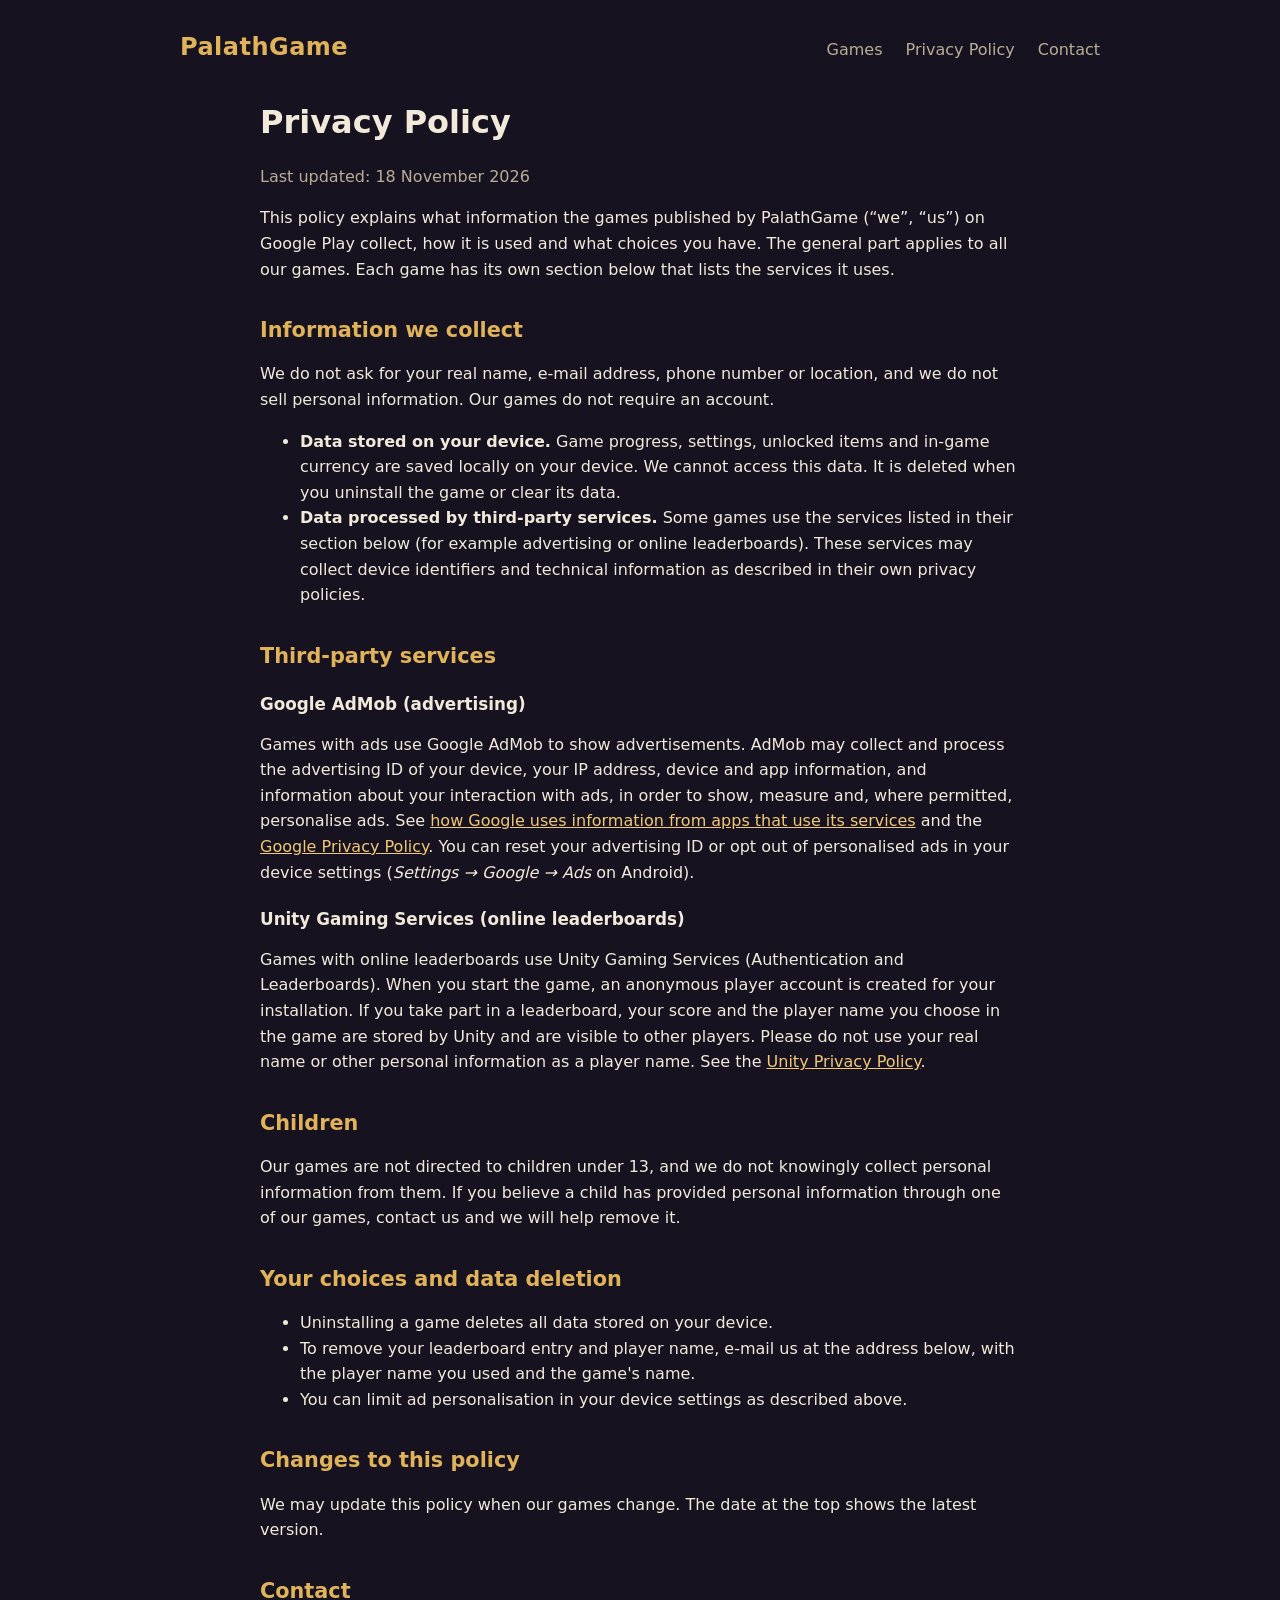
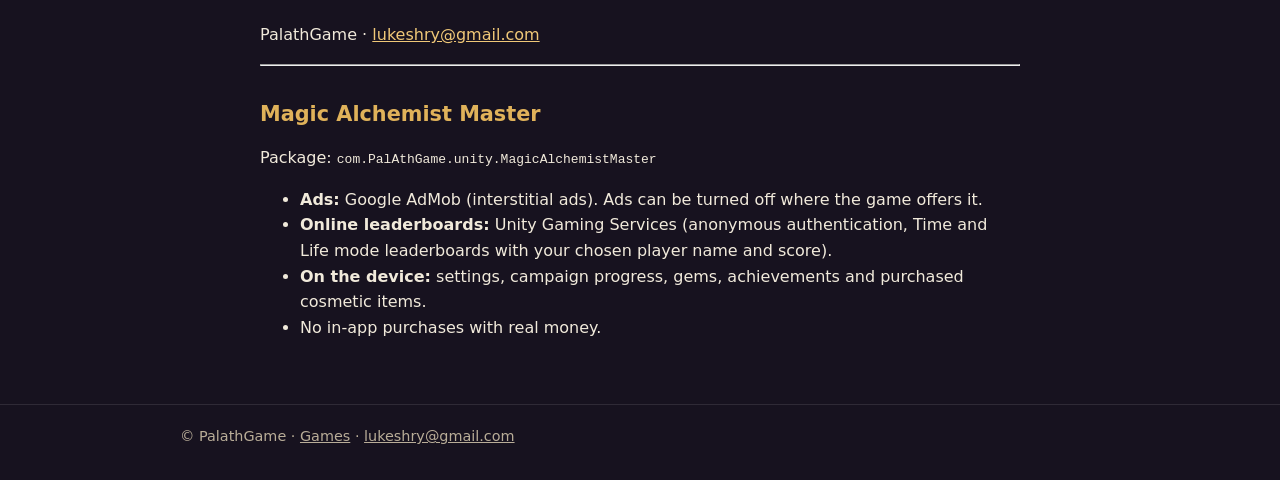
==== privacy/index.html @ fa840aa8 "Add developer site with app-ads.txt and privacy policy Co-Authored-By: Claude Opus 5.5 <noreply@anth" ====
<!DOCTYPE html>
<html lang="en">
<head>
  <meta charset="utf-8">
  <meta name="viewport" content="width=device-width, initial-scale=1">
  <title>Privacy Policy – PalathGame</title>
  <link rel="icon" href="../images/favicon.png">
  <link rel="stylesheet" href="../style.css">
</head>
<body>
  <header class="site">
    <div class="wrap">
      <a class="brand" href="../">PalathGame</a>
      <nav>
        <a href="../">Games</a>
        <a href="./">Privacy Policy</a>
        <a href="mailto:lukeshry@gmail.com">Contact</a>
      </nav>
    </div>
  </header>

  <main class="wrap doc">
    <h1>Privacy Policy</h1>
    <p class="updated">Last updated: 18 November 2026</p>

    <p>This policy explains what information the games published by PalathGame
      (“we”, “us”) on Google Play collect, how it is used and what choices you have.
      The general part applies to all our games. Each game has its own section below
      that lists the services it uses.</p>

    <h2>Information we collect</h2>
    <p>We do not ask for your real name, e-mail address, phone number or location, and we
      do not sell personal information. Our games do not require an account.</p>
    <ul>
      <li><strong>Data stored on your device.</strong> Game progress, settings, unlocked
        items and in-game currency are saved locally on your device. We cannot access this
        data. It is deleted when you uninstall the game or clear its data.</li>
      <li><strong>Data processed by third-party services.</strong> Some games use the
        services listed in their section below (for example advertising or online
        leaderboards). These services may collect device identifiers and technical
        information as described in their own privacy policies.</li>
    </ul>

    <h2>Third-party services</h2>
    <h3>Google AdMob (advertising)</h3>
    <p>Games with ads use Google AdMob to show advertisements. AdMob may collect and
      process the advertising ID of your device, your IP address, device and app
      information, and information about your interaction with ads, in order to show,
      measure and, where permitted, personalise ads.
      See <a href="https://policies.google.com/technologies/ads">how Google uses information
      from apps that use its services</a> and the
      <a href="https://policies.google.com/privacy">Google Privacy Policy</a>.
      You can reset your advertising ID or opt out of personalised ads in your device
      settings (<em>Settings → Google → Ads</em> on Android).</p>

    <h3>Unity Gaming Services (online leaderboards)</h3>
    <p>Games with online leaderboards use Unity Gaming Services (Authentication and
      Leaderboards). When you start the game, an anonymous player account is created
      for your installation. If you take part in a leaderboard, your score and the player
      name you choose in the game are stored by Unity and are visible to other players.
      Please do not use your real name or other personal information as a player name.
      See the <a href="https://unity.com/legal/privacy-policy">Unity Privacy Policy</a>.</p>

    <h2>Children</h2>
    <p>Our games are not directed to children under 13, and we do not knowingly collect
      personal information from them. If you believe a child has provided personal
      information through one of our games, contact us and we will help remove it.</p>

    <h2>Your choices and data deletion</h2>
    <ul>
      <li>Uninstalling a game deletes all data stored on your device.</li>
      <li>To remove your leaderboard entry and player name, e-mail us at the address
        below, with the player name you used and the game's name.</li>
      <li>You can limit ad personalisation in your device settings as described above.</li>
    </ul>

    <h2>Changes to this policy</h2>
    <p>We may update this policy when our games change. The date at the top shows the
      latest version.</p>

    <h2>Contact</h2>
    <p>PalathGame · <a href="mailto:lukeshry@gmail.com">lukeshry@gmail.com</a></p>

    <hr>

    <h2 id="magic-alchemist-master">Magic Alchemist Master</h2>
    <p>Package: <code>com.PalAthGame.unity.MagicAlchemistMaster</code></p>
    <ul>
      <li><strong>Ads:</strong> Google AdMob (interstitial ads). Ads can be turned off
        where the game offers it.</li>
      <li><strong>Online leaderboards:</strong> Unity Gaming Services (anonymous
        authentication, Time and Life mode leaderboards with your chosen player name and score).</li>
      <li><strong>On the device:</strong> settings, campaign progress, gems, achievements and
        purchased cosmetic items.</li>
      <li>No in-app purchases with real money.</li>
    </ul>

    <!--
      New game: add a section like the one above, with its own id,
      and link to it from the game's card on the home page.
    -->
  </main>

  <footer class="site">
    <div class="wrap">
      © PalathGame · <a href="../">Games</a> · <a href="mailto:lukeshry@gmail.com">lukeshry@gmail.com</a>
    </div>
  </footer>
</body>
</html>
---- style.css ----
:root {
  --bg: #17121f;
  --panel: #241c30;
  --text: #f1eadb;
  --muted: #b9ad98;
  --accent: #e0b25a;
  --link: #f0c878;
}

* { box-sizing: border-box; }

body {
  margin: 0;
  font-family: system-ui, -apple-system, "Segoe UI", Roboto, sans-serif;
  background: var(--bg);
  color: var(--text);
  line-height: 1.6;
}

a { color: var(--link); }

.wrap { max-width: 960px; margin: 0 auto; padding: 0 20px; }

header.site {
  padding: 28px 0 12px;
}
header.site .wrap { display: flex; align-items: baseline; justify-content: space-between; gap: 16px; flex-wrap: wrap; }
header.site .brand { font-size: 1.5rem; font-weight: 700; color: var(--accent); text-decoration: none; letter-spacing: .02em; }
header.site nav a { margin-left: 18px; color: var(--muted); text-decoration: none; }
header.site nav a:hover { color: var(--text); }

.intro { padding: 24px 0 8px; color: var(--muted); max-width: 640px; }

h1, h2, h3 { line-height: 1.25; }

.games { display: grid; gap: 24px; padding: 16px 0 48px; }

.game {
  display: grid;
  grid-template-columns: 1fr;
  background: var(--panel);
  border-radius: 14px;
  overflow: hidden;
}
.game .cover { aspect-ratio: 16 / 7; background-size: cover; background-position: center; }
.game .body { display: flex; gap: 18px; padding: 20px; align-items: flex-start; }
.game .icon { width: 84px; height: 84px; flex: none; border-radius: 18px; background: #00000040; object-fit: contain; }
.game h2 { margin: 0 0 6px; font-size: 1.35rem; }
.game p { margin: 0 0 14px; color: var(--muted); }
.game .links { display: flex; gap: 12px; flex-wrap: wrap; }

.button {
  display: inline-block;
  padding: 9px 16px;
  border-radius: 8px;
  background: var(--accent);
  color: #1d1626;
  font-weight: 600;
  text-decoration: none;
}
.button.ghost { background: transparent; color: var(--link); border: 1px solid #f0c87866; }

.doc { max-width: 760px; padding: 16px 0 48px; }
.doc h1 { margin-top: 8px; }
.doc h2 { margin-top: 36px; color: var(--accent); font-size: 1.3rem; }
.doc h3 { margin-top: 24px; font-size: 1.05rem; }
.doc .updated { color: var(--muted); }

footer.site { border-top: 1px solid #ffffff1a; padding: 20px 0 32px; color: var(--muted); font-size: .9rem; }
footer.site a { color: var(--muted); }
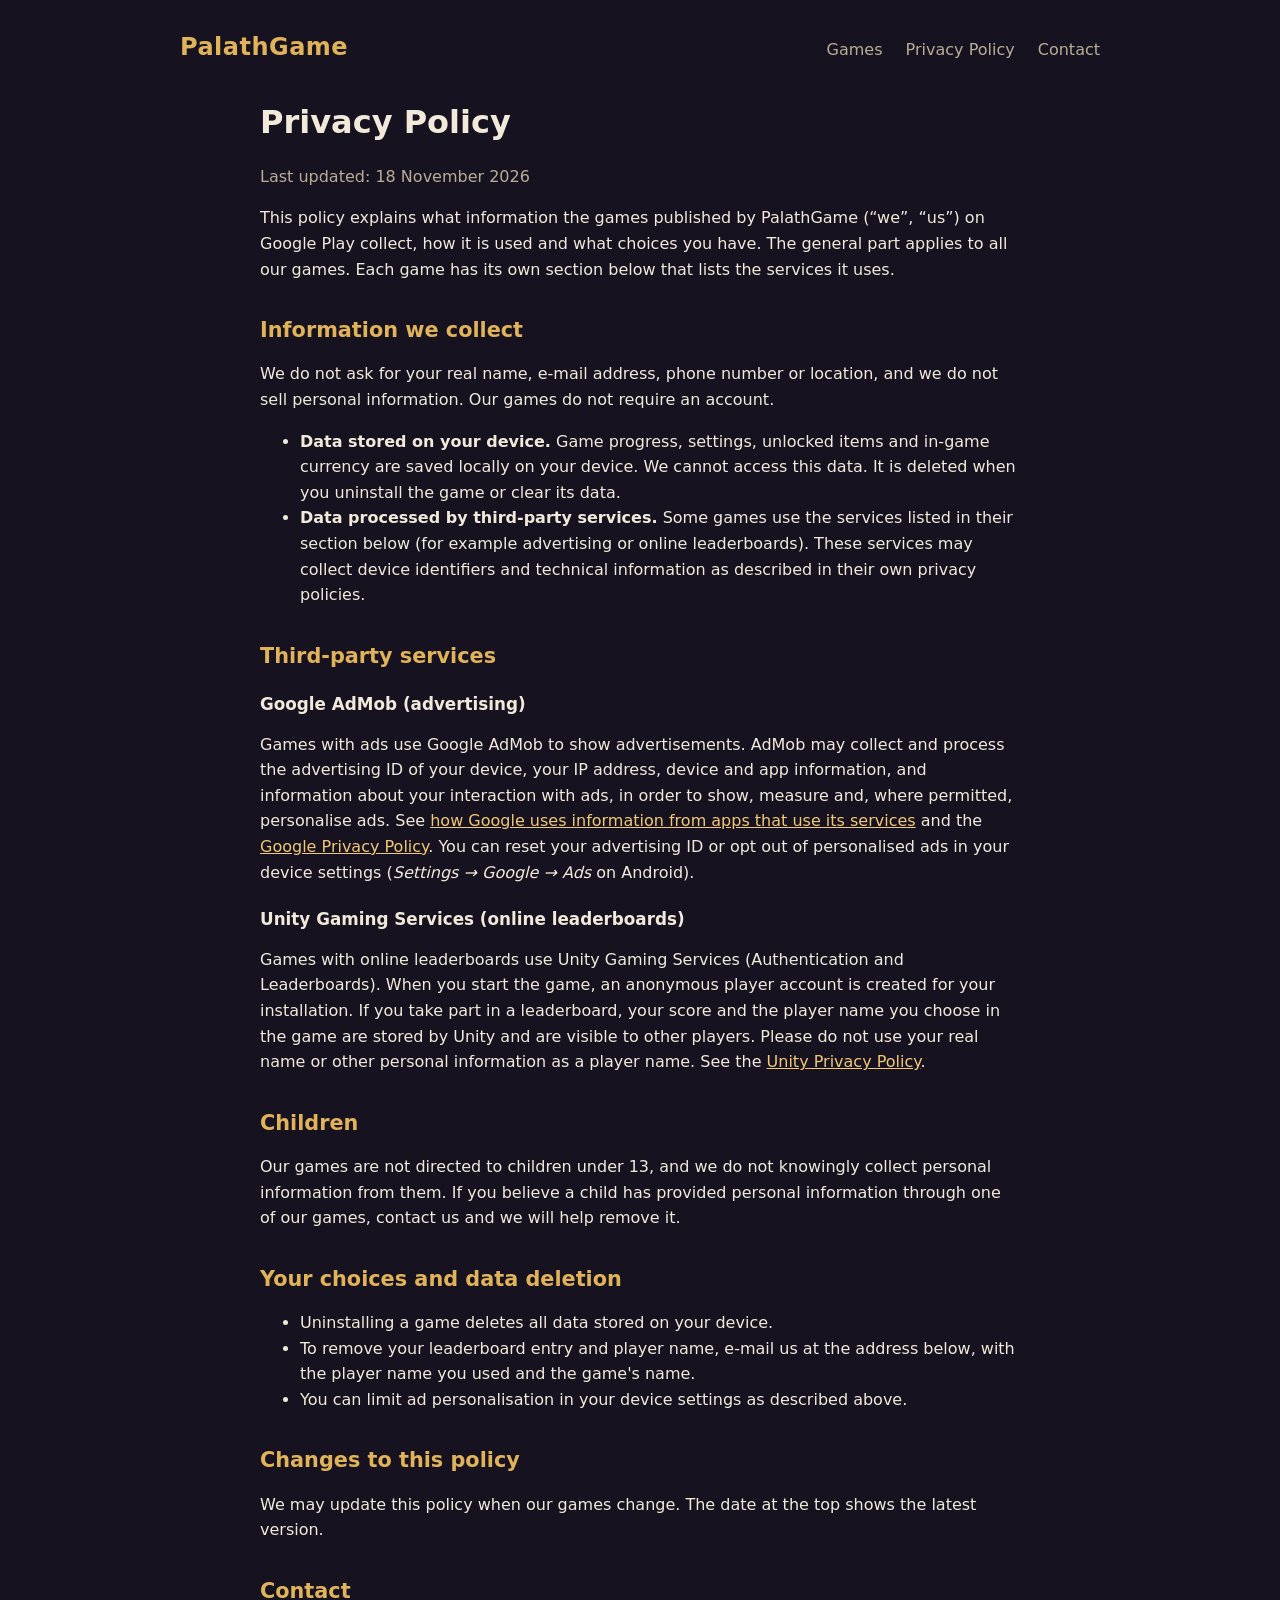
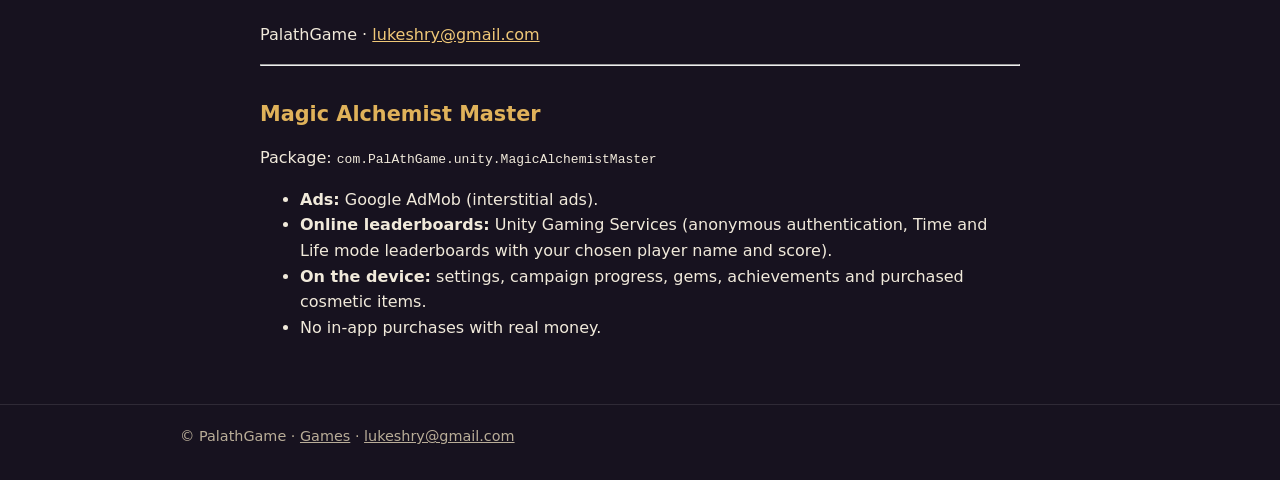
==== commit 66b3b42a: "Fix ads note in privacy policy Co-Authored-By: Claude Opus 5.5 <noreply@anthropic.com>" ====
--- a/privacy/index.html
+++ b/privacy/index.html
@@ -86,8 +86,7 @@
     <h2 id="magic-alchemist-master">Magic Alchemist Master</h2>
     <p>Package: <code>com.PalAthGame.unity.MagicAlchemistMaster</code></p>
     <ul>
-      <li><strong>Ads:</strong> Google AdMob (interstitial ads). Ads can be turned off
-        where the game offers it.</li>
+      <li><strong>Ads:</strong> Google AdMob (interstitial ads).</li>
       <li><strong>Online leaderboards:</strong> Unity Gaming Services (anonymous
         authentication, Time and Life mode leaderboards with your chosen player name and score).</li>
       <li><strong>On the device:</strong> settings, campaign progress, gems, achievements and
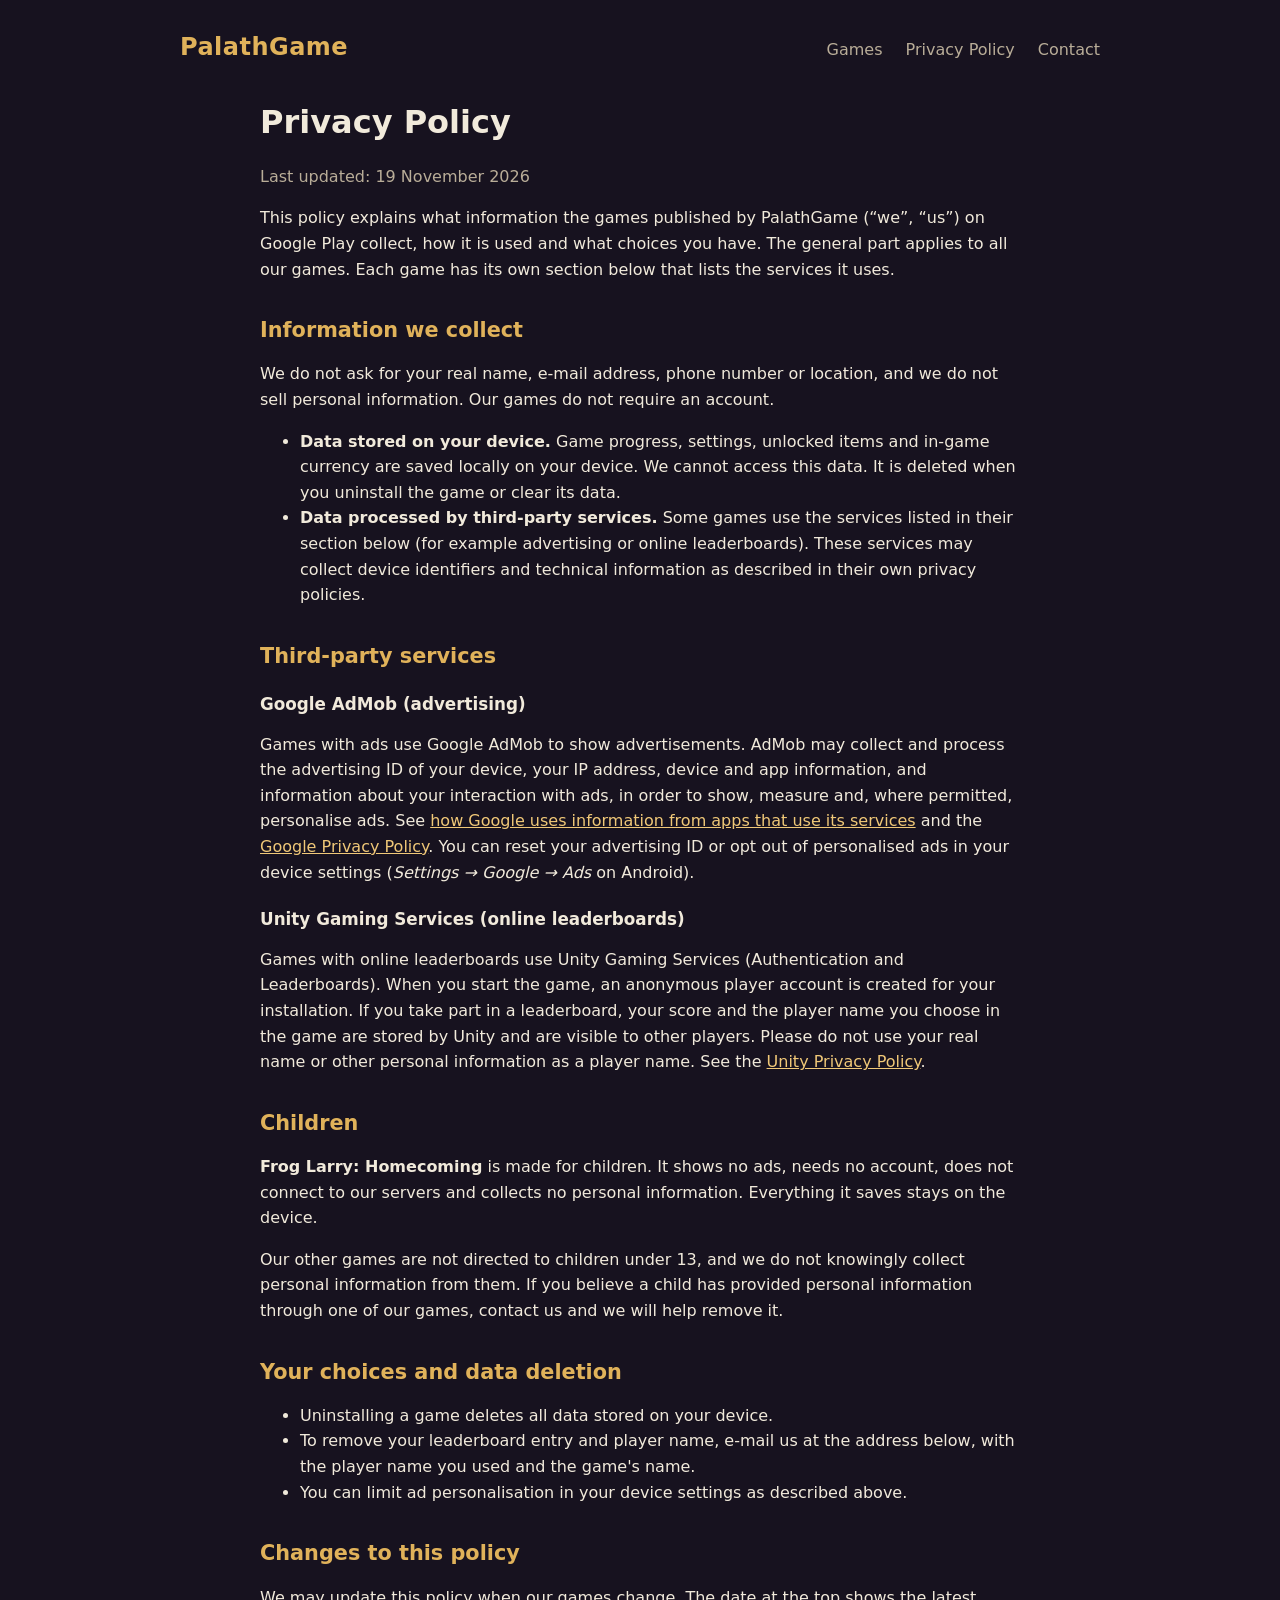
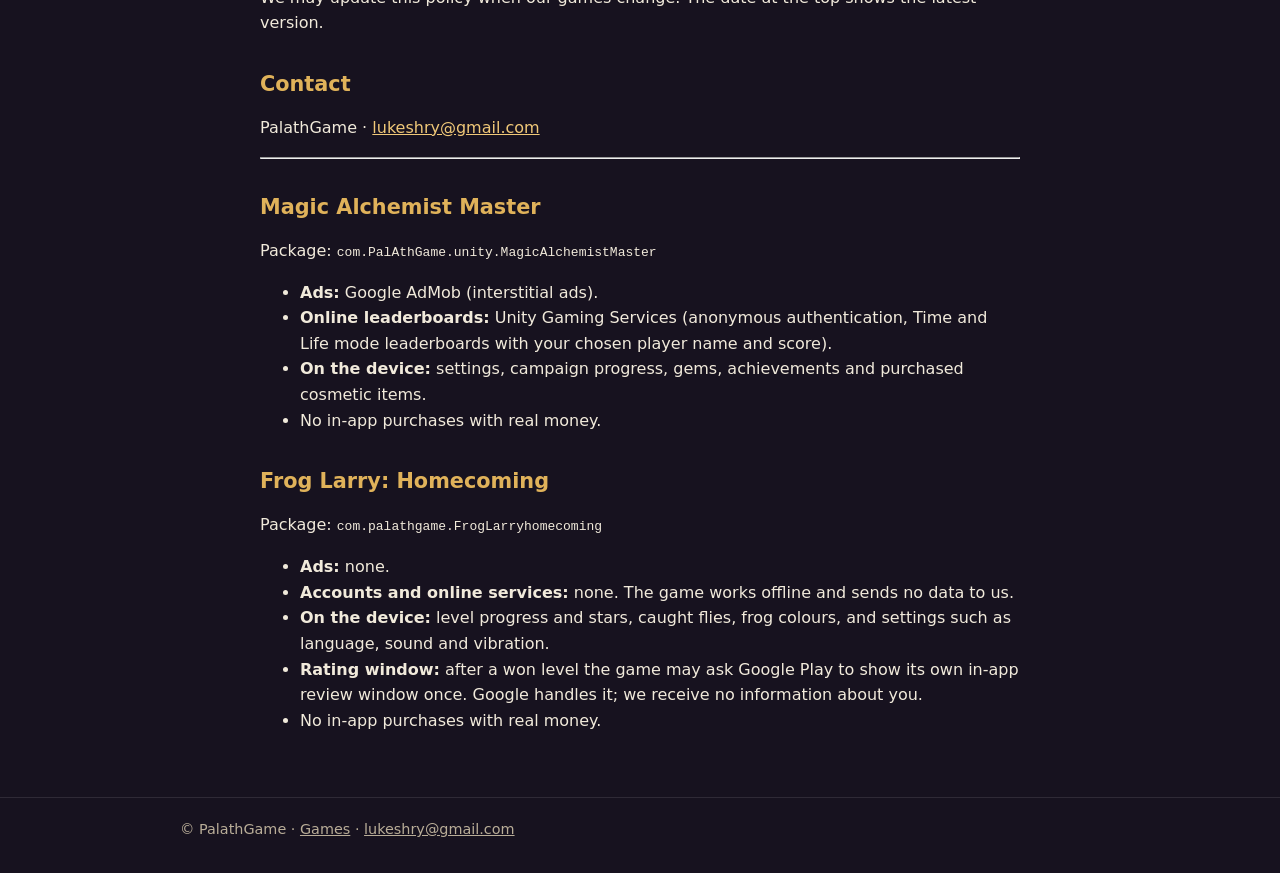
==== commit 8e244411: "Add Frog Larry and a description page for each game Each game now has its own page under games/ with" ====
--- a/privacy/index.html
+++ b/privacy/index.html
@@ -21,7 +21,7 @@
 
   <main class="wrap doc">
     <h1>Privacy Policy</h1>
-    <p class="updated">Last updated: 18 November 2026</p>
+    <p class="updated">Last updated: 19 November 2026</p>
 
     <p>This policy explains what information the games published by PalathGame
       (“we”, “us”) on Google Play collect, how it is used and what choices you have.
@@ -62,8 +62,11 @@
       See the <a href="https://unity.com/legal/privacy-policy">Unity Privacy Policy</a>.</p>
 
     <h2>Children</h2>
-    <p>Our games are not directed to children under 13, and we do not knowingly collect
-      personal information from them. If you believe a child has provided personal
+    <p><strong>Frog Larry: Homecoming</strong> is made for children. It shows no ads,
+      needs no account, does not connect to our servers and collects no personal
+      information. Everything it saves stays on the device.</p>
+    <p>Our other games are not directed to children under 13, and we do not knowingly
+      collect personal information from them. If you believe a child has provided personal
       information through one of our games, contact us and we will help remove it.</p>
 
     <h2>Your choices and data deletion</h2>
@@ -94,6 +97,20 @@
       <li>No in-app purchases with real money.</li>
     </ul>
 
+    <h2 id="frog-larry">Frog Larry: Homecoming</h2>
+    <p>Package: <code>com.palathgame.FrogLarryhomecoming</code></p>
+    <ul>
+      <li><strong>Ads:</strong> none.</li>
+      <li><strong>Accounts and online services:</strong> none. The game works offline and
+        sends no data to us.</li>
+      <li><strong>On the device:</strong> level progress and stars, caught flies, frog
+        colours, and settings such as language, sound and vibration.</li>
+      <li><strong>Rating window:</strong> after a won level the game may ask Google Play
+        to show its own in-app review window once. Google handles it; we receive no
+        information about you.</li>
+      <li>No in-app purchases with real money.</li>
+    </ul>
+
     <!--
       New game: add a section like the one above, with its own id,
       and link to it from the game's card on the home page.
--- a/style.css
+++ b/style.css
@@ -49,6 +49,10 @@
 .game p { margin: 0 0 14px; color: var(--muted); }
 .game .links { display: flex; gap: 12px; flex-wrap: wrap; }
 
+.game h2 a { color: inherit; text-decoration: none; }
+.game h2 a:hover { color: var(--accent); }
+a.cover { display: block; }
+
 .button {
   display: inline-block;
   padding: 9px 16px;
@@ -68,3 +72,28 @@
 
 footer.site { border-top: 1px solid #ffffff1a; padding: 20px 0 32px; color: var(--muted); font-size: .9rem; }
 footer.site a { color: var(--muted); }
+
+/* Game description pages (games/<game>/) */
+.game-page { padding-bottom: 48px; }
+.game-page .back { display: inline-block; margin: 8px 0 16px; color: var(--muted); text-decoration: none; }
+.game-page .back:hover { color: var(--text); }
+.game-page .hero { aspect-ratio: 16 / 7; background-size: cover; background-position: center; border-radius: 14px; }
+.game-page .title-row { display: flex; gap: 20px; align-items: center; margin: 22px 0 8px; }
+.game-page .title-row .icon { width: 104px; height: 104px; flex: none; border-radius: 22px; background: #00000040; object-fit: contain; }
+.game-page h1 { margin: 0; font-size: 1.9rem; }
+.game-page .tagline { margin: 2px 0 12px; color: var(--muted); }
+.game-page .links { display: flex; gap: 12px; flex-wrap: wrap; }
+.game-page h2 { margin-top: 36px; color: var(--accent); font-size: 1.3rem; }
+.game-page .about { max-width: 720px; }
+.game-page .about p { color: var(--text); }
+.features { padding-left: 20px; max-width: 760px; }
+.features li { margin: 6px 0; color: var(--muted); }
+.features strong { color: var(--text); }
+.trailer { width: 100%; max-width: 860px; border-radius: 12px; background: #000; display: block; }
+.gallery { display: grid; grid-template-columns: repeat(auto-fill, minmax(260px, 1fr)); gap: 14px; }
+.gallery img { width: 100%; display: block; border-radius: 10px; aspect-ratio: 16 / 9; object-fit: cover; }
+.gallery a:hover img { outline: 2px solid var(--accent); }
+
+@media (max-width: 560px) {
+  .game-page .title-row { flex-direction: column; align-items: flex-start; }
+}
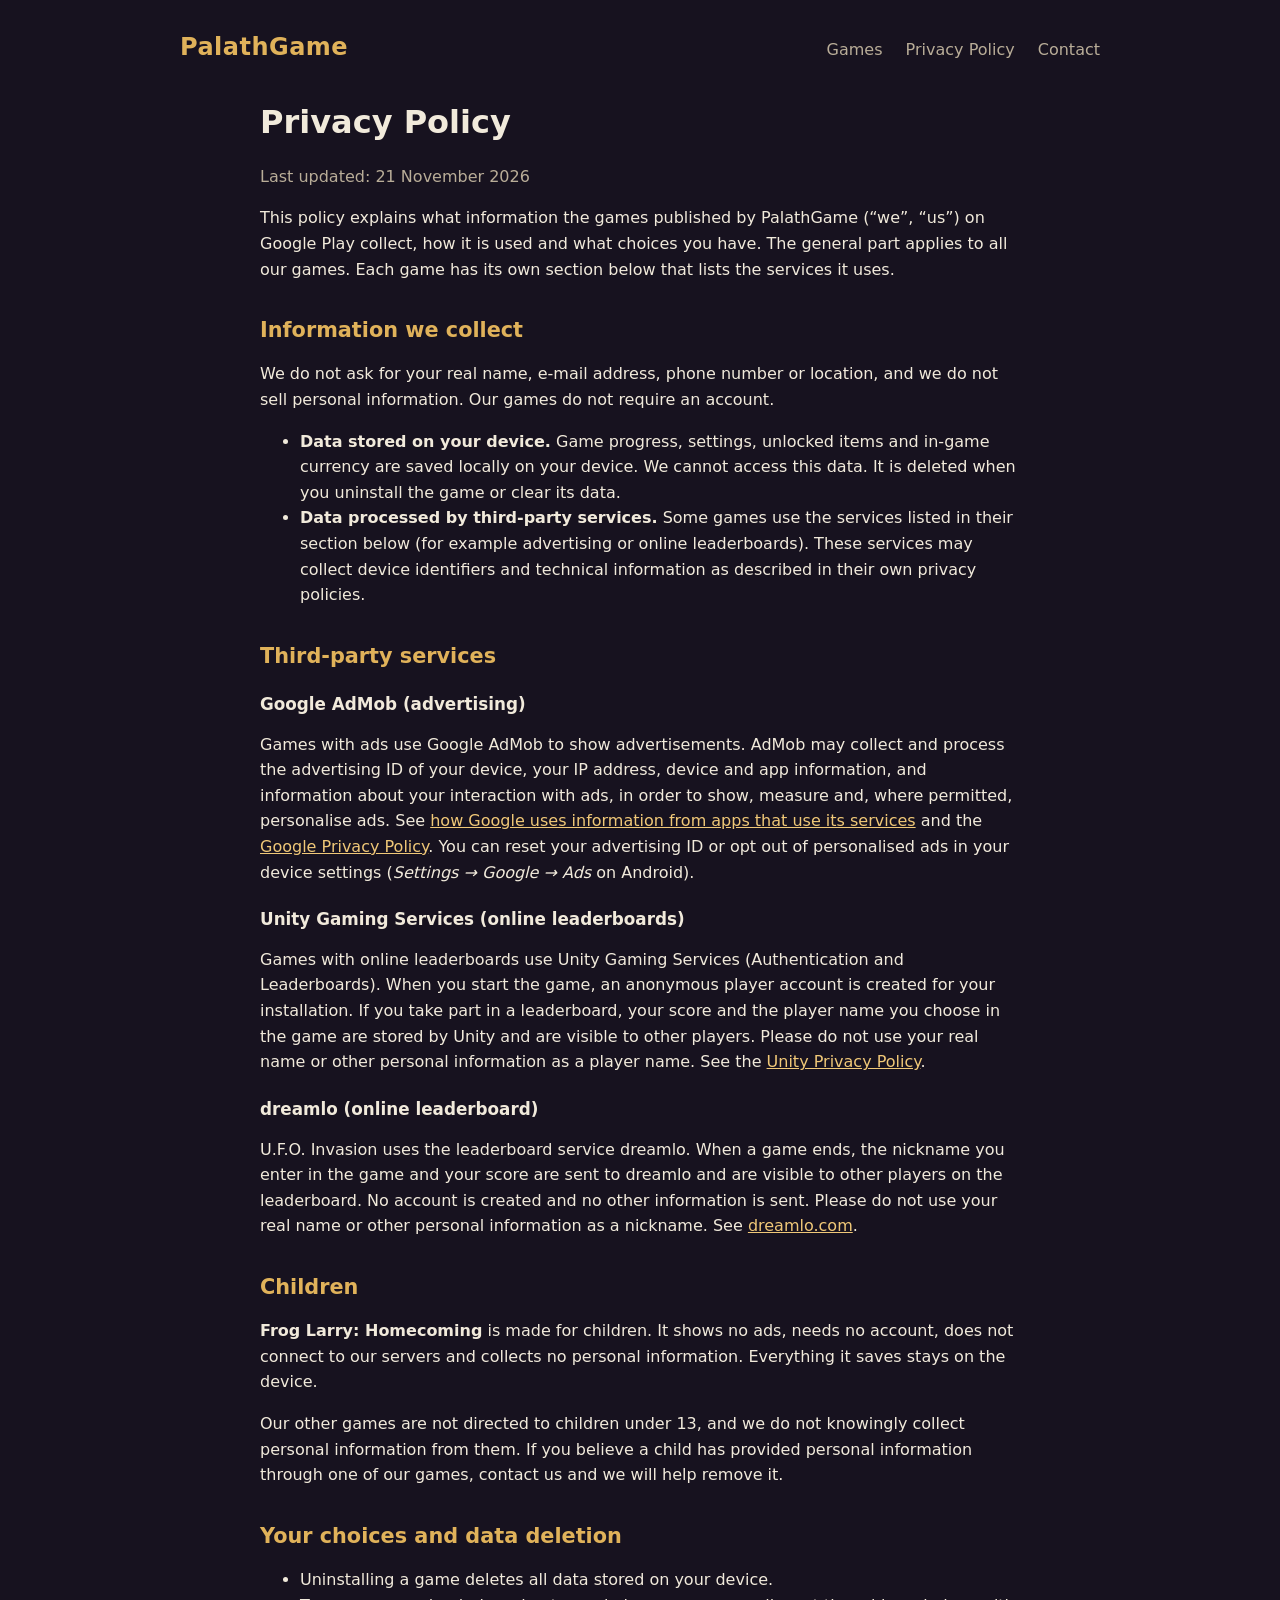
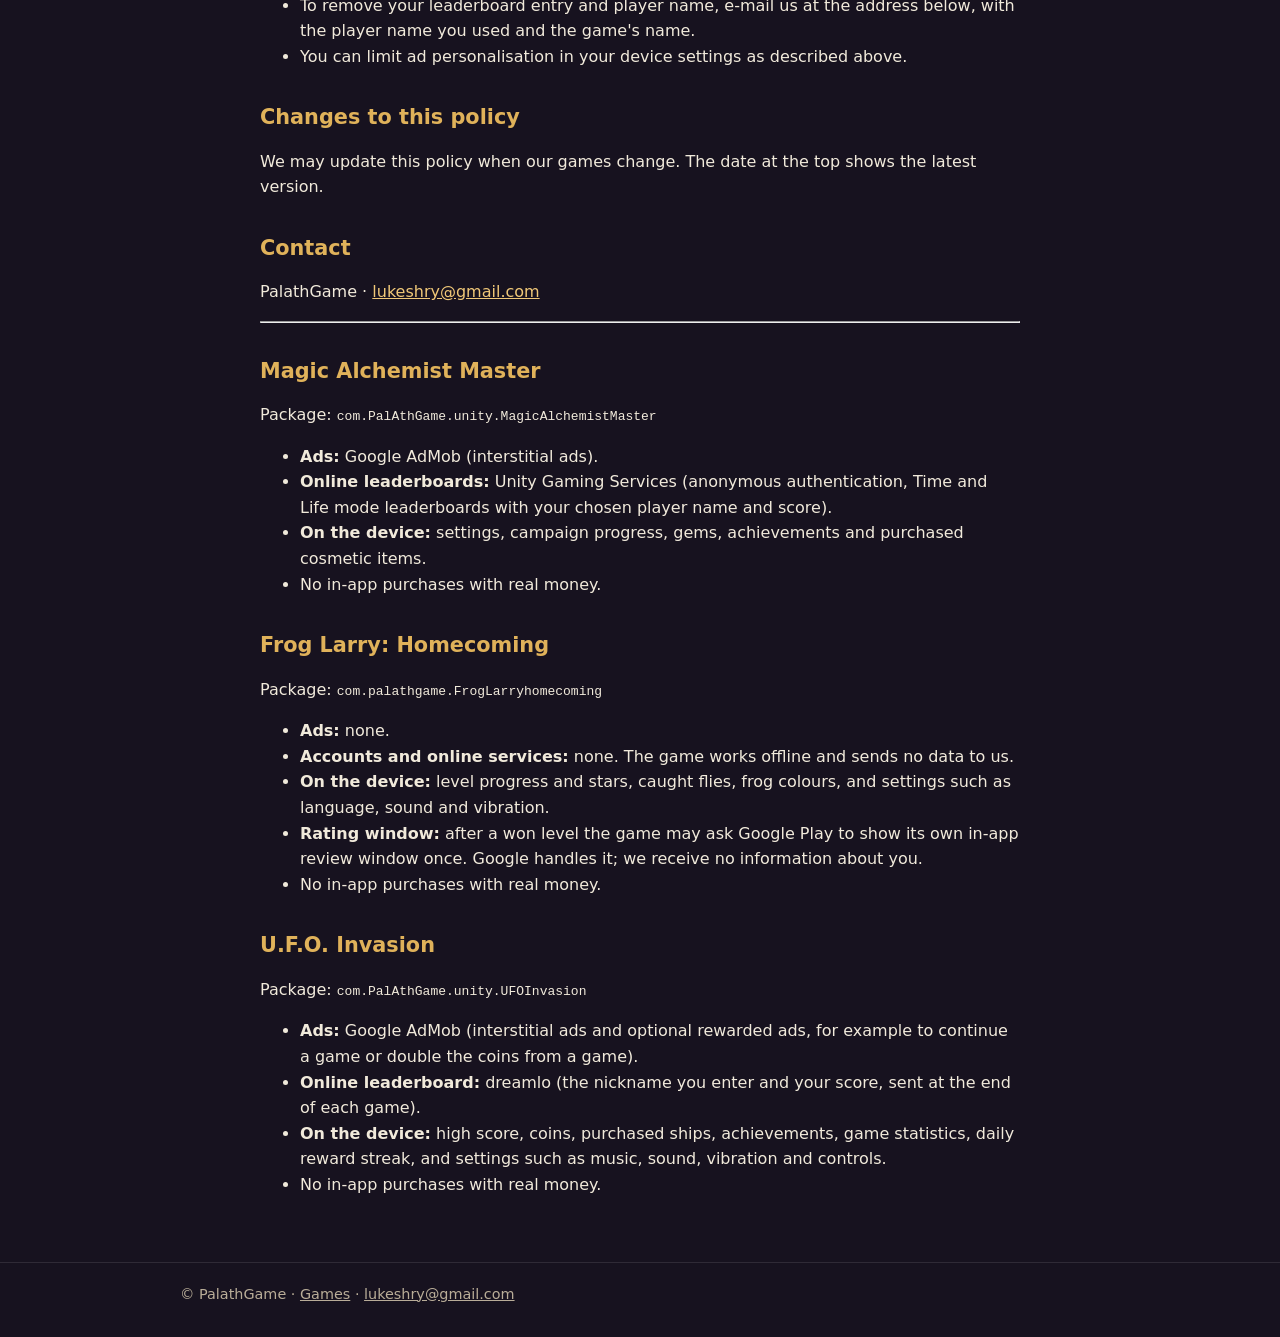
==== commit 1729a7f5: "Add U.F.O. Invasion: game card, description page and privacy section Co-Authored-By: Claude Opus 5.5" ====
--- a/privacy/index.html
+++ b/privacy/index.html
@@ -21,7 +21,7 @@
 
   <main class="wrap doc">
     <h1>Privacy Policy</h1>
-    <p class="updated">Last updated: 19 November 2026</p>
+    <p class="updated">Last updated: 21 November 2026</p>
 
     <p>This policy explains what information the games published by PalathGame
       (“we”, “us”) on Google Play collect, how it is used and what choices you have.
@@ -60,6 +60,13 @@
       name you choose in the game are stored by Unity and are visible to other players.
       Please do not use your real name or other personal information as a player name.
       See the <a href="https://unity.com/legal/privacy-policy">Unity Privacy Policy</a>.</p>
+
+    <h3>dreamlo (online leaderboard)</h3>
+    <p>U.F.O. Invasion uses the leaderboard service dreamlo. When a game ends, the
+      nickname you enter in the game and your score are sent to dreamlo and are visible
+      to other players on the leaderboard. No account is created and no other information
+      is sent. Please do not use your real name or other personal information as a
+      nickname. See <a href="https://dreamlo.com">dreamlo.com</a>.</p>
 
     <h2>Children</h2>
     <p><strong>Frog Larry: Homecoming</strong> is made for children. It shows no ads,
@@ -111,6 +118,19 @@
       <li>No in-app purchases with real money.</li>
     </ul>
 
+    <h2 id="ufo-invasion">U.F.O. Invasion</h2>
+    <p>Package: <code>com.PalAthGame.unity.UFOInvasion</code></p>
+    <ul>
+      <li><strong>Ads:</strong> Google AdMob (interstitial ads and optional rewarded ads,
+        for example to continue a game or double the coins from a game).</li>
+      <li><strong>Online leaderboard:</strong> dreamlo (the nickname you enter and your score,
+        sent at the end of each game).</li>
+      <li><strong>On the device:</strong> high score, coins, purchased ships, achievements,
+        game statistics, daily reward streak, and settings such as music, sound, vibration
+        and controls.</li>
+      <li>No in-app purchases with real money.</li>
+    </ul>
+
     <!--
       New game: add a section like the one above, with its own id,
       and link to it from the game's card on the home page.
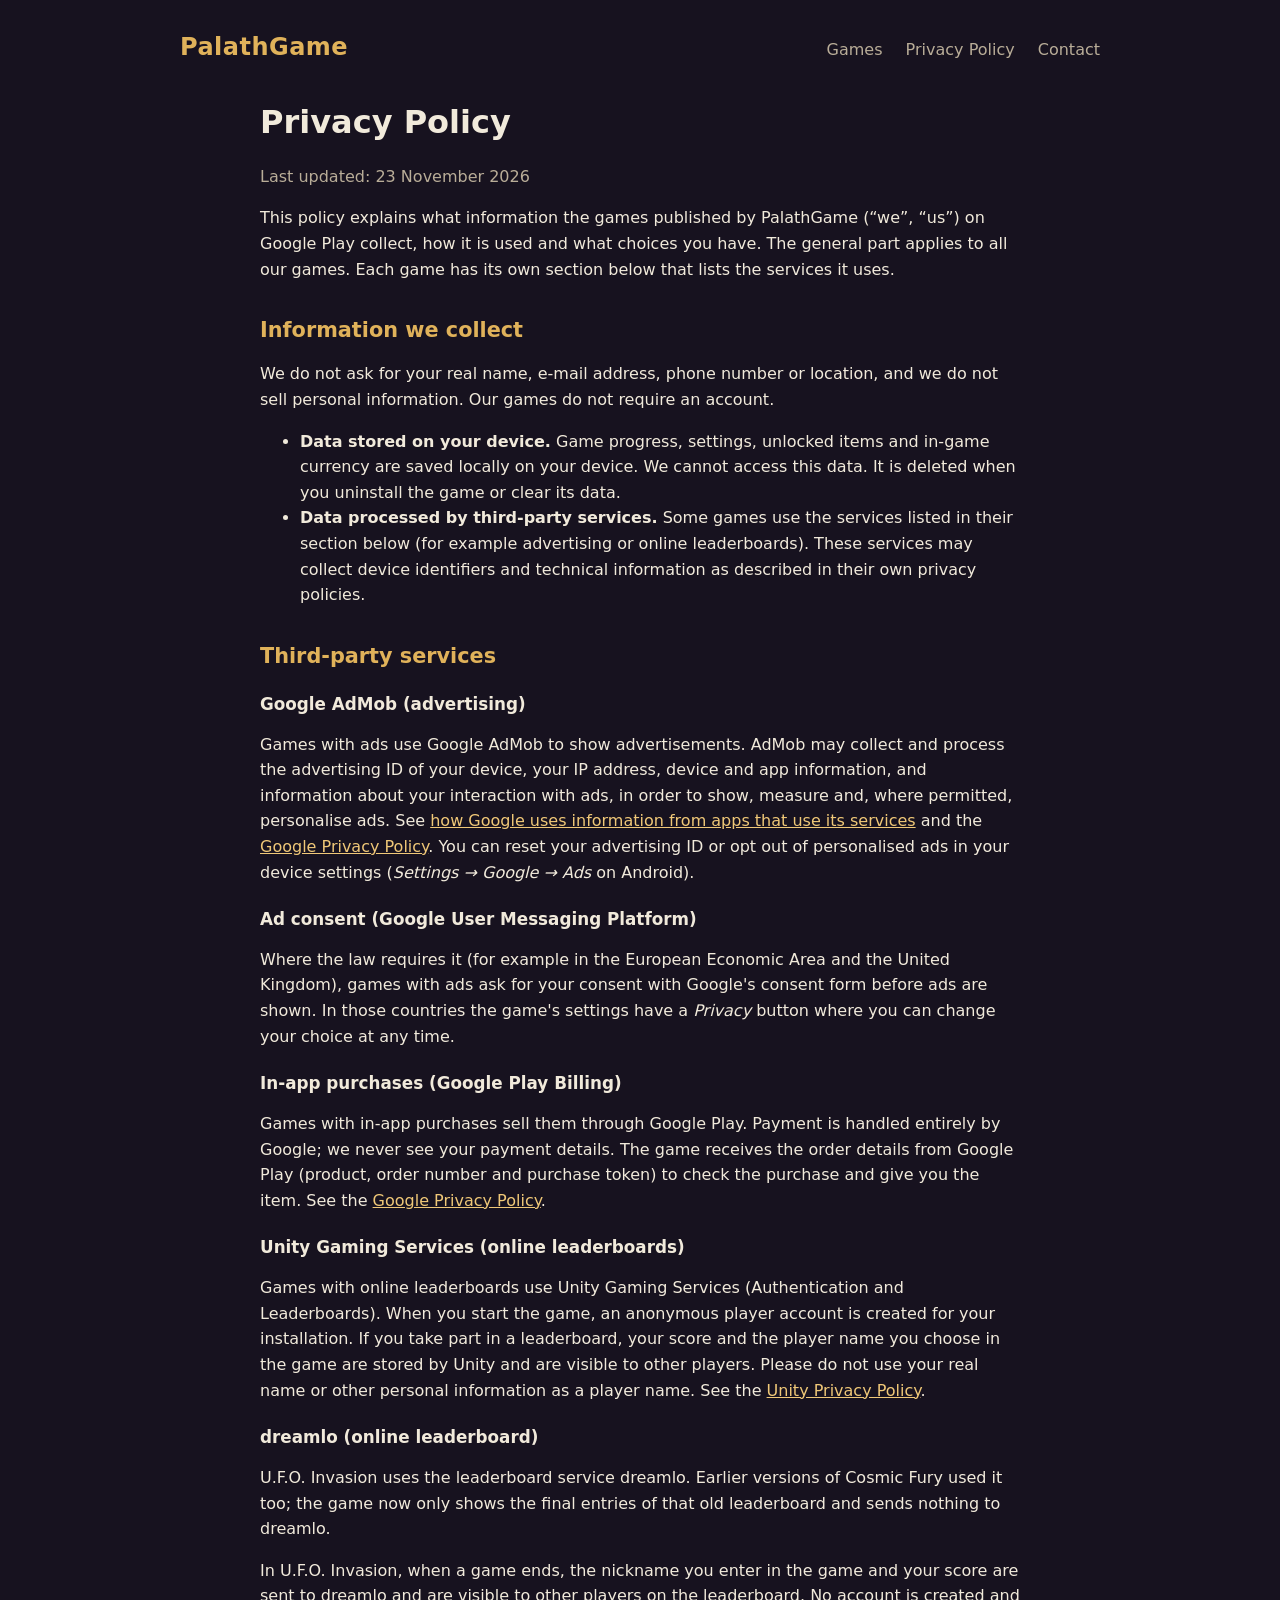
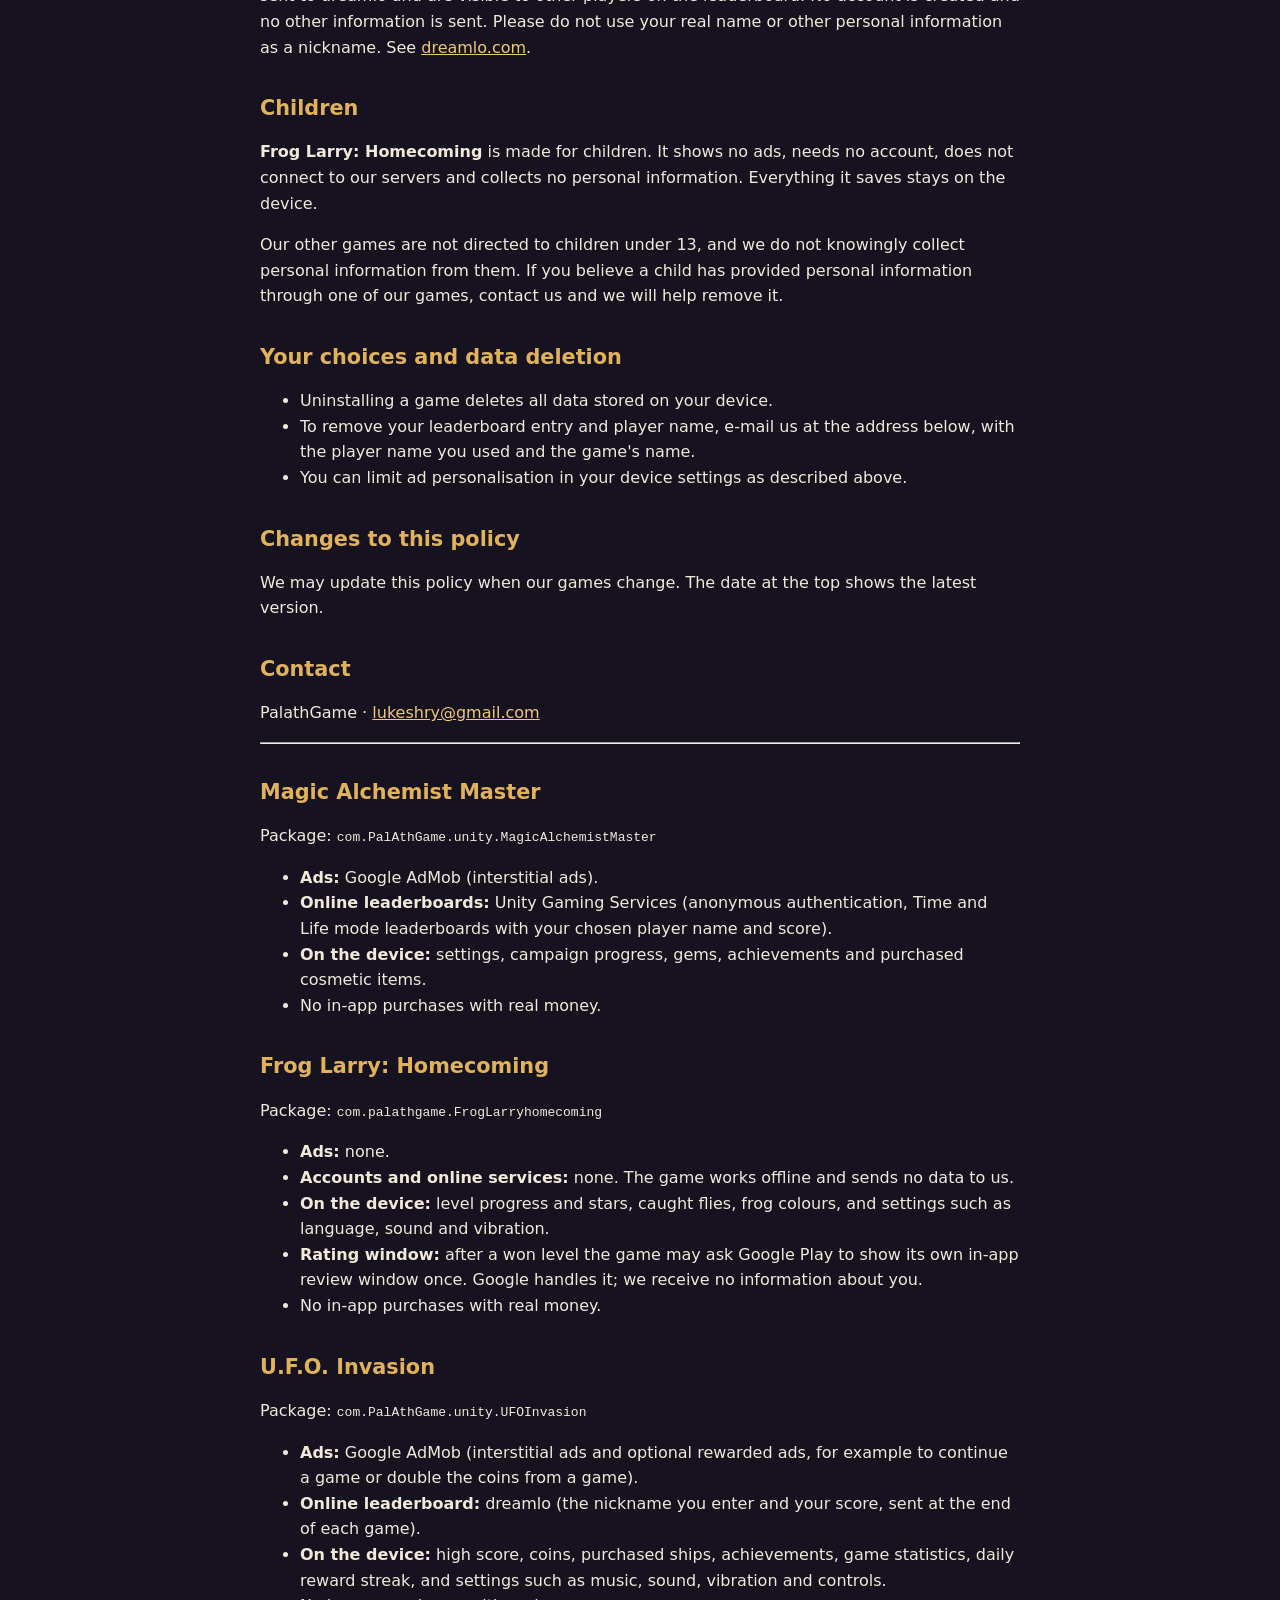
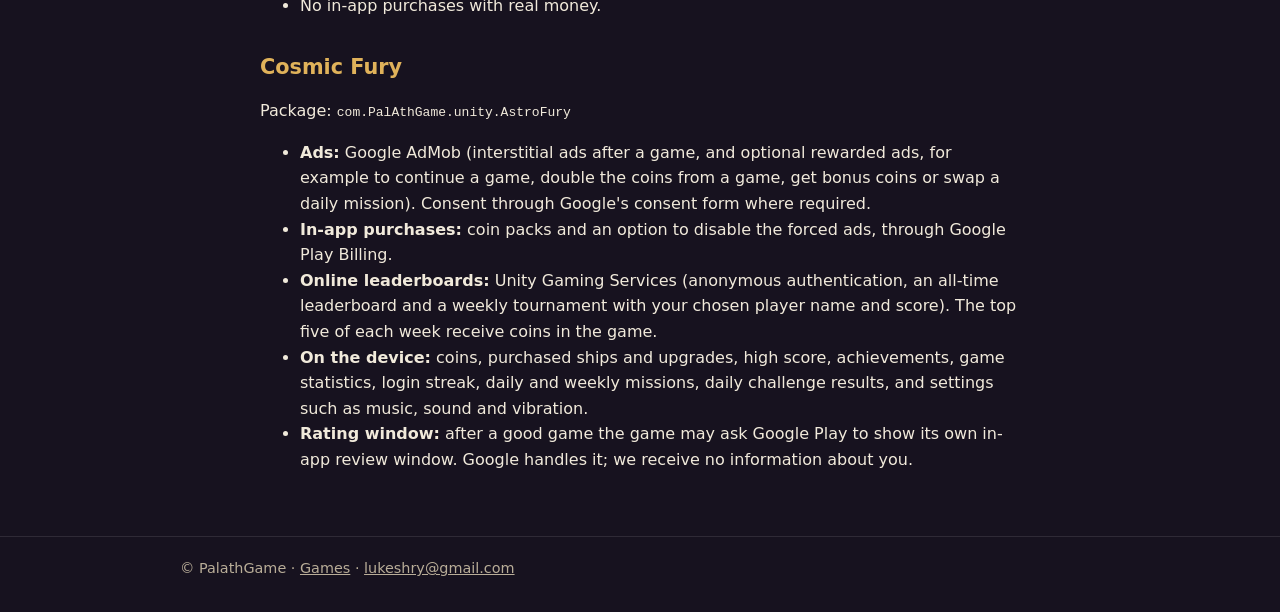
==== commit 82e8189f: "Add Cosmic Fury: game card, description page and privacy section The privacy policy also covers ad c" ====
--- a/privacy/index.html
+++ b/privacy/index.html
@@ -21,7 +21,7 @@
 
   <main class="wrap doc">
     <h1>Privacy Policy</h1>
-    <p class="updated">Last updated: 21 November 2026</p>
+    <p class="updated">Last updated: 23 November 2026</p>
 
     <p>This policy explains what information the games published by PalathGame
       (“we”, “us”) on Google Play collect, how it is used and what choices you have.
@@ -53,6 +53,18 @@
       You can reset your advertising ID or opt out of personalised ads in your device
       settings (<em>Settings → Google → Ads</em> on Android).</p>
 
+    <h3>Ad consent (Google User Messaging Platform)</h3>
+    <p>Where the law requires it (for example in the European Economic Area and the United
+      Kingdom), games with ads ask for your consent with Google's consent form before ads
+      are shown. In those countries the game's settings have a <em>Privacy</em> button where
+      you can change your choice at any time.</p>
+
+    <h3>In-app purchases (Google Play Billing)</h3>
+    <p>Games with in-app purchases sell them through Google Play. Payment is handled entirely
+      by Google; we never see your payment details. The game receives the order details from
+      Google Play (product, order number and purchase token) to check the purchase and give
+      you the item. See the <a href="https://policies.google.com/privacy">Google Privacy Policy</a>.</p>
+
     <h3>Unity Gaming Services (online leaderboards)</h3>
     <p>Games with online leaderboards use Unity Gaming Services (Authentication and
       Leaderboards). When you start the game, an anonymous player account is created
@@ -62,7 +74,10 @@
       See the <a href="https://unity.com/legal/privacy-policy">Unity Privacy Policy</a>.</p>
 
     <h3>dreamlo (online leaderboard)</h3>
-    <p>U.F.O. Invasion uses the leaderboard service dreamlo. When a game ends, the
+    <p>U.F.O. Invasion uses the leaderboard service dreamlo. Earlier versions of Cosmic Fury
+      used it too; the game now only shows the final entries of that old leaderboard and
+      sends nothing to dreamlo.</p>
+    <p>In U.F.O. Invasion, when a game ends, the
       nickname you enter in the game and your score are sent to dreamlo and are visible
       to other players on the leaderboard. No account is created and no other information
       is sent. Please do not use your real name or other personal information as a
@@ -131,6 +146,25 @@
       <li>No in-app purchases with real money.</li>
     </ul>
 
+    <h2 id="cosmic-fury">Cosmic Fury</h2>
+    <p>Package: <code>com.PalAthGame.unity.AstroFury</code></p>
+    <ul>
+      <li><strong>Ads:</strong> Google AdMob (interstitial ads after a game, and optional
+        rewarded ads, for example to continue a game, double the coins from a game, get bonus
+        coins or swap a daily mission). Consent through Google's consent form where required.</li>
+      <li><strong>In-app purchases:</strong> coin packs and an option to disable the forced
+        ads, through Google Play Billing.</li>
+      <li><strong>Online leaderboards:</strong> Unity Gaming Services (anonymous
+        authentication, an all-time leaderboard and a weekly tournament with your chosen
+        player name and score). The top five of each week receive coins in the game.</li>
+      <li><strong>On the device:</strong> coins, purchased ships and upgrades, high score,
+        achievements, game statistics, login streak, daily and weekly missions, daily
+        challenge results, and settings such as music, sound and vibration.</li>
+      <li><strong>Rating window:</strong> after a good game the game may ask Google Play to
+        show its own in-app review window. Google handles it; we receive no information
+        about you.</li>
+    </ul>
+
     <!--
       New game: add a section like the one above, with its own id,
       and link to it from the game's card on the home page.
